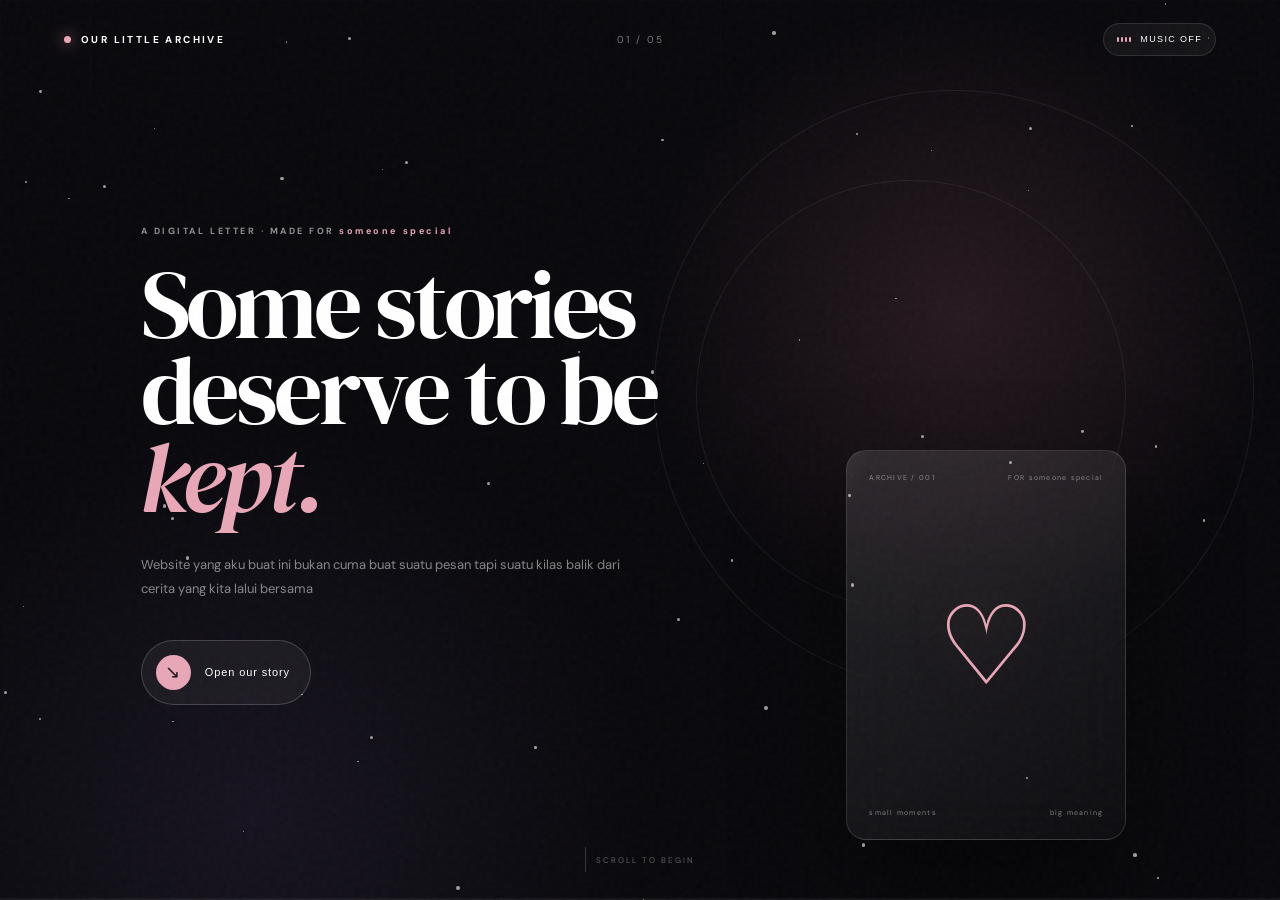
==== 3/index.html @ 1844f433 "m" ====
<!DOCTYPE html>
<html lang="id">
<head>
    <meta charset="UTF-8">
    <meta name="viewport" content="width=device-width, initial-scale=1.0">

    <meta
        name="description"
        content="A little digital archive of our story."
    >

    <title>Our Little Archive</title>

    <!-- Google Fonts -->
    <link rel="preconnect" href="https://fonts.googleapis.com">
    <link rel="preconnect" href="https://fonts.gstatic.com" crossorigin>

    <link
        href="https://fonts.googleapis.com/css2?family=DM+Sans:wght@400;500;600;700&family=DM+Serif+Display:ital@0;1&family=Manrope:wght@400;500;600;700&family=Parisienne&display=swap"
        rel="stylesheet"
    >

    <link rel="stylesheet" href="style.css">
</head>

<body>

    <!-- =====================================================
         BACKGROUND EFFECTS
    ====================================================== -->

    <div class="noise"></div>

    <div class="aurora aurora-one"></div>
    <div class="aurora aurora-two"></div>

    <div id="particles"></div>


    <!-- =====================================================
         TOP BAR
    ====================================================== -->

    <header class="topbar">

        <div class="brand">
            <span class="brand-dot"></span>
            OUR LITTLE ARCHIVE
        </div>

        <div class="chapter" id="chapterIndicator">
            01 / 05
        </div>

        <button
            class="music-button"
            id="musicButton"
            aria-label="Toggle music"
        >

            <span class="music-icon">
                <i></i>
                <i></i>
                <i></i>
                <i></i>
            </span>

            <span id="musicLabel">
                MUSIC OFF
            </span>

        </button>

    </header>


    <!-- =====================================================
         MAIN
    ====================================================== -->

    <main id="app">


        <!-- =================================================
             PAGE 1
        ================================================== -->

        <section
            class="page page-hero active"
            id="page1"
        >

            <div class="hero-grid"></div>

            <div class="orbit orbit-one"></div>
            <div class="orbit orbit-two"></div>

            <div class="hero-content">

                <div class="eyebrow reveal">
                    A DIGITAL LETTER · MADE FOR
                    <span data-partner-name>YOU</span>
                </div>

                <h1 class="hero-title reveal">
                    Some stories
                    <br>
                    deserve to be
                    <em>kept.</em>
                </h1>

                <p class="hero-description reveal">
                    Website yang aku buat ini bukan cuma
                    buat suatu pesan tapi suatu kilas balik
                    dari cerita yang kita lalui bersama
                </p>

                <button
                    class="enter-button reveal"
                    id="enterButton"
                >

                    <span class="enter-arrow">
                        ↘
                    </span>

                    <span>
                        Open our story
                    </span>

                </button>

            </div>


            <!-- Floating archive card -->

            <div class="archive-card reveal">

                <div class="archive-shine"></div>

                <div class="archive-top">

                    <span>
                        ARCHIVE / 001
                    </span>

                    <span>
                        FOR
                        <span data-partner-name>
                            YOU
                        </span>
                    </span>

                </div>

                <div class="archive-symbol">
                    ♡
                </div>

                <div class="archive-bottom">

                    <span>
                        small moments
                    </span>

                    <span>
                        big meaning
                    </span>

                </div>

            </div>


            <div class="scroll-hint">
                <span></span>
                SCROLL TO BEGIN
            </div>

        </section>



        <!-- =================================================
             PAGE 2 — LETTER
        ================================================== -->

        <section
            class="page page-letter"
            id="page2"
        >

            <div class="page-number">
                02
            </div>

            <div class="section-container">

                <div class="section-heading reveal">

                    <div class="eyebrow dark">
                        CHAPTER ONE
                    </div>

                    <h2>
                        A letter,
                        <br>
                        <em>without a deadline.</em>
                    </h2>

                    <p>
                        Beberapa hal memang lebih enak
                        ditulis pelan-pelan.
                    </p>

                </div>


                <article class="letter-card reveal">

                    <div class="letter-decoration">
                        <span>FOR</span>
                        <strong>YOU</strong>
                    </div>

                    <div class="letter-header">

                        <span>
                            DEAR
                            <b data-partner-name>
                                SOMEONE SPECIAL
                            </b>
                        </span>

                        <span>
                            ∞
                        </span>

                    </div>


                    <div class="letter-content">

                        <p>
                            Aku tidak tahu tepatnya kapan
                            hal-hal kecil mulai terasa berbeda.
                            Mungkin dari percakapan yang awalnya
                            biasa saja, dari tawa yang datang
                            tanpa direncanakan, atau dari
                            kebiasaan sederhana yang akhirnya
                            jadi sesuatu yang aku tunggu.
                        </p>

                        <p>
                            Yang aku tahu, sejak ada kamu,
                            beberapa hari terasa punya warna
                            sendiri. Bukan karena semuanya
                            selalu sempurna, tapi karena ada
                            seseorang yang membuat hari biasa
                            pun layak diingat.
                        </p>

                        <p>
                            Terima kasih untuk waktu yang kita
                            bagi, untuk cerita yang kita simpan,
                            dan untuk semua momen kecil yang
                            mungkin terlihat sepele bagi orang
                            lain, tapi punya tempatnya sendiri
                            di kepalaku.
                        </p>

                        <p>
                            Aku tidak ingin buru-buru menebak
                            bagaimana akhir cerita ini.
                            Aku cuma ingin menikmati halaman
                            yang sedang kita tulis sekarang,
                            satu demi satu.
                        </p>

                    </div>


                    <div class="letter-signature">

                        with all my heart,

                        <strong>
                            your favorite person ♡
                        </strong>

                    </div>

                </article>


                <button
                    class="next-button reveal"
                    data-next="page3"
                >

                    <span>
                        NEXT CHAPTER
                    </span>

                    <small>
                        02 → 03
                    </small>

                </button>

            </div>

        </section>



        <!-- =================================================
             PAGE 3 — GALLERY
        ================================================== -->

        <section
            class="page page-gallery"
            id="page3"
        >

            <div class="page-number">
                03
            </div>

            <div class="section-container">

                <div class="gallery-heading reveal">

                    <div class="eyebrow">
                        CHAPTER TWO · THE GALLERY
                    </div>

                    <h2>
                        Twenty little
                        <br>
                        <em>pieces of us.</em>
                    </h2>

                    <p>
                        Foto boleh berhenti di satu frame.
                        Ceritanya tidak.
                    </p>

                </div>


                <div
                    class="gallery-grid"
                    id="galleryGrid"
                >
                </div>


                <button
                    class="next-button dark-button reveal"
                    data-next="page4"
                >

                    <span>
                        NEXT CHAPTER
                    </span>

                    <small>
                        03 → 04
                    </small>

                </button>

            </div>

        </section>



        <!-- =================================================
             PAGE 4 — VIDEO
        ================================================== -->

        <section
            class="page page-video"
            id="page4"
        >

            <div class="page-number">
                04
            </div>

            <div class="video-container">

                <div class="video-heading reveal">

                    <div class="eyebrow">
                        CHAPTER THREE · MOVING MEMORY
                    </div>

                    <h2>
                        Some memories
                        <br>
                        need to <em>move.</em>
                    </h2>

                    <p>
                        Putar videonya.
                        Saat video mulai diputar,
                        musik halaman otomatis berhenti
                        supaya suara video terdengar jelas.
                    </p>

                </div>


                <div class="video-frame reveal">

                    <div class="video-header">

                        <span>
                            MEMORY_FILM.MP4
                        </span>

                        <span id="videoStatus">
                            READY
                        </span>

                    </div>


                    <div class="video-wrapper">

                        <video
                            id="memoryVideo"
                            controls
                            playsinline
                            preload="metadata"
                            poster="images/video-poster.jpg"
                        >

                            <source
                                src="video/memory.mp4"
                                type="video/mp4"
                            >

                            Browser kamu tidak mendukung video.

                        </video>


                        <div class="video-placeholder">

                            <div class="play-placeholder">
                                ▶
                            </div>

                            <strong>
                                Masukkan video landscape
                            </strong>

                            <small>
                                video/memory.mp4
                            </small>

                        </div>

                    </div>


                    <div class="video-footer">

                        <span>
                            16 : 9 · LANDSCAPE
                        </span>

                        <span>
                            PLAYBACK MEMORY
                        </span>

                    </div>

                </div>


                <button
                    class="next-button video-next reveal"
                    data-next="page5"
                >

                    <span>
                        ONE LAST CHAPTER
                    </span>

                    <small>
                        04 → 05
                    </small>

                </button>

            </div>

        </section>



        <!-- =================================================
             PAGE 5 — END
        ================================================== -->

        <section
            class="page page-final"
            id="page5"
        >

            <div class="final-glow"></div>

            <div class="stars"></div>

            <div class="final-content">

                <div class="eyebrow reveal">
                    CHAPTER FOUR · NOT REALLY THE END
                </div>

                <h2 class="final-title reveal">

                    And somehow,
                    <br>
                    <em>we're here.</em>

                </h2>


                <div class="final-text">

                    <p class="reveal">
                        Kalau website ini adalah sebuah buku,
                        aku rasa satu halaman terakhir belum
                        waktunya ditulis.
                    </p>

                    <p class="reveal">
                        Masih ada hari-hari biasa yang belum
                        kita jalani, tempat-tempat yang belum
                        kita datangi, foto-foto yang belum
                        kita ambil, dan cerita yang bahkan
                        belum kita tahu akan terjadi.
                    </p>

                </div>


                <div class="final-symbol reveal">

                    <span>
                        ♡
                    </span>

                    <div>
                        FOR
                        <strong data-partner-name>
                            YOU
                        </strong>
                    </div>

                    <small>
                        KEEP THIS LITTLE PIECE OF US
                    </small>

                </div>


                <button
                    class="restart-button reveal"
                    id="restartButton"
                >

                    ↺ READ IT AGAIN

                </button>

            </div>

        </section>

    </main>


    <!-- Progress -->

    <div class="progress">
        <span id="progressBar"></span>
    </div>


    <!-- Music -->

    <audio
        id="backgroundMusic"
        loop
        preload="auto"
    ></audio>


    <script src="script.js"></script>

</body>
</html>
---- 3/style.css ----
/* =========================================================
   ROOT
========================================================= */

:root {

    --black: #09080c;
    --black-soft: #111017;
    --cream: #f3eee5;
    --cream-dark: #d8d0c2;

    --pink: #e8a7b7;
    --pink-light: #f5c9d4;

    --muted: #99939d;

    --serif:
        "DM Serif Display",
        Georgia,
        serif;

    --sans:
        "DM Sans",
        Arial,
        sans-serif;

    --manrope:
        "Manrope",
        Arial,
        sans-serif;

}


/* =========================================================
   RESET
========================================================= */

* {

    box-sizing: border-box;

    margin: 0;

    padding: 0;

}


html {

    scroll-behavior: smooth;

}


body {

    background:
        var(--black);

    color:
        white;

    font-family:
        var(--sans);

    overflow:
        hidden;

}


/* =========================================================
   BACKGROUND
========================================================= */

.noise {

    position: fixed;

    inset: 0;

    z-index: 999;

    pointer-events: none;

    opacity: .045;

    background-image:
        url("data:image/svg+xml,%3Csvg viewBox='0 0 180 180' xmlns='http://www.w3.org/2000/svg'%3E%3Cfilter id='n'%3E%3CfeTurbulence type='fractalNoise' baseFrequency='.9' numOctaves='3' stitchTiles='stitch'/%3E%3C/filter%3E%3Crect width='100%25' height='100%25' filter='url(%23n)' opacity='.7'/%3E%3C/svg%3E");

}


.aurora {

    position: fixed;

    width: 55vw;

    height: 55vw;

    border-radius: 50%;

    filter:
        blur(100px);

    opacity: .13;

    pointer-events: none;

    z-index: 0;

    animation:
        auroraMove 14s ease-in-out infinite alternate;

}


.aurora-one {

    background:
        #d889a0;

    top:
        -30vw;

    right:
        -10vw;

}


.aurora-two {

    background:
        #7564a9;

    bottom:
        -35vw;

    left:
        -20vw;

    animation-delay:
        -5s;

}


@keyframes auroraMove {

    from {

        transform:
            translate3d(
                0,
                0,
                0
            )
            scale(1);

    }

    to {

        transform:
            translate3d(
                5vw,
                4vw,
                0
            )
            scale(1.15);

    }

}


/* =========================================================
   PARTICLES
========================================================= */

#particles {

    position: fixed;

    inset: 0;

    pointer-events: none;

    z-index: 1;

}


.particle {

    position: absolute;

    display: block;

    border-radius: 50%;

    background:
        rgba(
            255,
            255,
            255,
            .6
        );

    animation:
        particleFloat
        linear
        infinite;

}


@keyframes particleFloat {

    0% {

        transform:
            translateY(20px);

        opacity:
            0;

    }

    15% {

        opacity:
            .7;

    }

    85% {

        opacity:
            .7;

    }

    100% {

        transform:
            translateY(-120px);

        opacity:
            0;

    }

}


/* =========================================================
   TOPBAR
========================================================= */

.topbar {

    position: fixed;

    top: 0;

    left: 0;

    right: 0;

    height: 78px;

    padding:
        0 5vw;

    display: flex;

    align-items: center;

    justify-content: space-between;

    z-index: 500;

    pointer-events: none;

}


.brand {

    font-size:
        10px;

    letter-spacing:
        .24em;

    font-weight:
        700;

    display: flex;

    align-items: center;

    gap: 10px;

    pointer-events: auto;

}


.brand-dot {

    width: 7px;

    height: 7px;

    border-radius: 50%;

    background:
        var(--pink);

    box-shadow:
        0 0 16px
        var(--pink);

}


.chapter {

    position: absolute;

    left: 50%;

    transform:
        translateX(-50%);

    font-size:
        10px;

    letter-spacing:
        .2em;

    opacity:
        .45;

}


.music-button {

    border: 0;

    background:
        rgba(
            255,
            255,
            255,
            .05
        );

    color:
        white;

    border:
        1px solid
        rgba(
            255,
            255,
            255,
            .12
        );

    padding:
        9px 13px;

    border-radius:
        100px;

    display: flex;

    align-items: center;

    gap: 9px;

    font-size:
        9px;

    letter-spacing:
        .15em;

    cursor:
        pointer;

    pointer-events:
        auto;

    transition:
        .3s ease;

    backdrop-filter:
        blur(20px);

}


.music-button:hover {

    background:
        rgba(
            255,
            255,
            255,
            .1
        );

    transform:
        translateY(-2px);

}


.music-button.playing {

    border-color:
        rgba(
            232,
            167,
            183,
            .5
        );

}


.music-icon {

    height:
        13px;

    display:
        flex;

    align-items:
        center;

    gap:
        2px;

}


.music-icon i {

    display:
        block;

    width:
        2px;

    height:
        5px;

    border-radius:
        5px;

    background:
        var(--pink);

}


.music-button.playing
.music-icon i:nth-child(1) {

    animation:
        sound 1s infinite;

}


.music-button.playing
.music-icon i:nth-child(2) {

    animation:
        sound .7s infinite
        .1s;

}


.music-button.playing
.music-icon i:nth-child(3) {

    animation:
        sound .9s infinite
        .2s;

}


.music-button.playing
.music-icon i:nth-child(4) {

    animation:
        sound .6s infinite
        .15s;

}


@keyframes sound {

    0%,
    100% {

        height:
            4px;

    }

    50% {

        height:
            13px;

    }

}


/* =========================================================
   PAGE SYSTEM
========================================================= */

.page {

    position: fixed;

    inset: 0;

    width: 100vw;

    height: 100vh;

    overflow-y: auto;

    overflow-x: hidden;

    opacity: 0;

    visibility: hidden;

    transform:
        translateY(30px)
        scale(.985);

    transition:
        opacity .8s ease,
        transform .9s cubic-bezier(
            .22,
            1,
            .36,
            1
        ),
        visibility .8s;

}


.page.active {

    opacity:
        1;

    visibility:
        visible;

    transform:
        translateY(0)
        scale(1);

}


.page.leaving {

    opacity:
        0;

    transform:
        translateY(-30px)
        scale(1.02);

}


.page::-webkit-scrollbar {

    width:
        4px;

}


.page::-webkit-scrollbar-thumb {

    background:
        rgba(
            255,
            255,
            255,
            .15
        );

}


/* =========================================================
   HERO
========================================================= */

.page-hero {

    background:
        radial-gradient(
            circle at 75% 35%,
            rgba(
                220,
                130,
                155,
                .14
            ),
            transparent 28%
        ),
        radial-gradient(
            circle at 20% 90%,
            rgba(
                120,
                100,
                170,
                .12
            ),
            transparent 30%
        ),
        #09080c;

    display:
        flex;

    align-items:
        center;

}


.hero-grid {

    position:
        absolute;

    inset:
        0;

    opacity:
        .18;

    background-image:

        linear-gradient(
            rgba(
                255,
                255,
                255,
                .05
            ) 1px,
            transparent 1px
        ),

        linear-gradient(
            90deg,
            rgba(
                255,
                255,
                255,
                .05
            ) 1px,
            transparent 1px
        );

    background-size:
        90px 90px;

    mask-image:
        linear-gradient(
            to bottom,
            black,
            transparent 80%
        );

}


.hero-content {

    position:
        relative;

    z-index:
        4;

    width:
        min(680px, 70vw);

    margin-left:
        11vw;

    padding-top:
        30px;

}


.eyebrow {

    font-size:
        9px;

    letter-spacing:
        .28em;

    font-weight:
        700;

    color:
        rgba(
            255,
            255,
            255,
            .55
        );

    margin-bottom:
        25px;

}


.eyebrow.dark {

    color:
        #756e65;

}


.eyebrow span {

    color:
        var(--pink);

}


.hero-title {

    font-family:
        var(--serif);

    font-size:
        clamp(
            58px,
            7.5vw,
            110px
        );

    line-height:
        .9;

    font-weight:
        400;

    letter-spacing:
        -.045em;

}


.hero-title em {

    color:
        var(--pink);

    font-weight:
        400;

}


.hero-description {

    width:
        480px;

    max-width:
        100%;

    margin-top:
        32px;

    color:
        rgba(
            255,
            255,
            255,
            .5
        );

    line-height:
        1.8;

    font-size:
        13px;

}


.enter-button {

    margin-top:
        40px;

    border:
        1px solid
        rgba(
            255,
            255,
            255,
            .18
        );

    background:
        rgba(
            255,
            255,
            255,
            .05
        );

    color:
        white;

    padding:
        14px 20px 14px 14px;

    border-radius:
        100px;

    display:
        inline-flex;

    align-items:
        center;

    gap:
        14px;

    cursor:
        pointer;

    font-size:
        11px;

    letter-spacing:
        .08em;

    transition:
        .4s cubic-bezier(
            .22,
            1,
            .36,
            1
        );

    backdrop-filter:
        blur(20px);

}


.enter-button:hover {

    transform:
        translateY(-4px);

    border-color:
        var(--pink);

    box-shadow:
        0 20px 50px
        rgba(
            220,
            130,
            155,
            .15
        );

}


.enter-arrow {

    width:
        35px;

    height:
        35px;

    display:
        grid;

    place-items:
        center;

    border-radius:
        50%;

    background:
        var(--pink);

    color:
        #21131a;

    font-size:
        18px;

}


.archive-card {

    position:
        absolute;

    right:
        12vw;

    top:
        50%;

    transform:
        translateY(-50%)
        rotate(7deg);

    width:
        280px;

    height:
        390px;

    border:
        1px solid
        rgba(
            255,
            255,
            255,
            .13
        );

    border-radius:
        20px;

    background:
        linear-gradient(
            145deg,
            rgba(
                255,
                255,
                255,
                .11
            ),
            rgba(
                255,
                255,
                255,
                .025
            )
        );

    backdrop-filter:
        blur(25px);

    box-shadow:
        0 50px 100px
        rgba(
            0,
            0,
            0,
            .5
        );

    padding:
        22px;

    z-index:
        3;

    overflow:
        hidden;

    transition:
        .6s cubic-bezier(
            .22,
            1,
            .36,
            1
        );

}


.archive-card:hover {

    transform:
        translateY(-50%)
        rotate(2deg)
        translateY(-10px);

}


.archive-shine {

    position:
        absolute;

    width:
        200px;

    height:
        500px;

    background:
        linear-gradient(
            90deg,
            transparent,
            rgba(
                255,
                255,
                255,
                .13
            ),
            transparent
        );

    transform:
        rotate(25deg)
        translateX(-300px);

    animation:
        shine 7s infinite;

}


@keyframes shine {

    50% {

        transform:
            rotate(25deg)
            translateX(400px);

    }

    100% {

        transform:
            rotate(25deg)
            translateX(400px);

    }

}


.archive-top,
.archive-bottom {

    display:
        flex;

    justify-content:
        space-between;

    font-size:
        7px;

    letter-spacing:
        .18em;

    opacity:
        .45;

}


.archive-symbol {

    position:
        absolute;

    top:
        50%;

    left:
        50%;

    transform:
        translate(
            -50%,
            -50%
        );

    font-family:
        var(--serif);

    font-size:
        110px;

    color:
        var(--pink);

    text-shadow:
        0 0 60px
        rgba(
            232,
            167,
            183,
            .3
        );

}


.archive-bottom {

    position:
        absolute;

    bottom:
        22px;

    left:
        22px;

    right:
        22px;

}


.scroll-hint {

    position:
        absolute;

    bottom:
        28px;

    left:
        50%;

    transform:
        translateX(-50%);

    font-size:
        8px;

    letter-spacing:
        .25em;

    opacity:
        .35;

    display:
        flex;

    align-items:
        center;

    gap:
        10px;

}


.scroll-hint span {

    width:
        1px;

    height:
        25px;

    background:
        rgba(
            255,
            255,
            255,
            .5
        );

    animation:
        scrollLine 2s infinite;

}


@keyframes scrollLine {

    0%,
    100% {

        transform:
            scaleY(.4);

        transform-origin:
            top;

    }

    50% {

        transform:
            scaleY(1);

    }

}


/* =========================================================
   ORBITS
========================================================= */

.orbit {

    position:
        absolute;

    border:
        1px solid
        rgba(
            255,
            255,
            255,
            .07
        );

    border-radius:
        50%;

    pointer-events:
        none;

}


.orbit-one {

    width:
        600px;

    height:
        600px;

    right:
        2vw;

    top:
        10vh;

    transform:
        rotate(
            25deg
        );

}


.orbit-two {

    width:
        430px;

    height:
        430px;

    right:
        12vw;

    top:
        20vh;

    transform:
        rotate(
            -35deg
        );

}


/* =========================================================
   COMMON SECTION
========================================================= */

.section-container {

    width:
        min(
            1180px,
            88vw
        );

    margin:
        0 auto;

    padding:
        140px 0 100px;

}


.page-number {

    position:
        absolute;

    right:
        5vw;

    top:
        120px;

    font-size:
        100px;

    font-family:
        var(--serif);

    opacity:
        .04;

}


.section-heading h2,
.gallery-heading h2,
.video-heading h2 {

    font-family:
        var(--serif);

    font-size:
        clamp(
            55px,
            7vw,
            100px
        );

    line-height:
        .9;

    font-weight:
        400;

    letter-spacing:
        -.04em;

}


.section-heading h2 em,
.gallery-heading h2 em,
.video-heading h2 em {

    font-style:
        italic;

}


.section-heading p,
.gallery-heading p,
.video-heading p {

    margin-top:
        25px;

    max-width:
        450px;

    font-size:
        13px;

    line-height:
        1.8;

    color:
        var(--muted);

}


/* =========================================================
   LETTER PAGE
========================================================= */

.page-letter {

    background:
        #e8e1d5;

    color:
        #1b1816;

}


.letter-wrap {

    display:
        flex;

    flex-direction:
        column;

}


.letter-card {

    position:
        relative;

    margin:
        90px auto 55px;

    width:
        min(
            820px,
            100%
        );

    padding:
        75px 90px;

    background:
        #f5f0e8;

    box-shadow:
        0 50px 100px
        rgba(
            52,
            42,
            34,
            .16
        );

    transform:
        rotate(
            -.5deg
        );

}


.letter-card::before {

    content:
        "";

    position:
        absolute;

    inset:
        15px;

    border:
        1px solid
        rgba(
            50,
            40,
            30,
            .08
        );

    pointer-events:
        none;

}


.letter-decoration {

    position:
        absolute;

    right:
        55px;

    top:
        45px;

    width:
        70px;

    height:
        70px;

    border:
        1px solid
        rgba(
            30,
            25,
            20,
            .18
        );

    border-radius:
        50%;

    display:
        flex;

    flex-direction:
        column;

    justify-content:
        center;

    align-items:
        center;

    font-size:
        8px;

    letter-spacing:
        .15em;

    transform:
        rotate(
            12deg
        );

}


.letter-decoration strong {

    font-family:
        var(--serif);

    font-size:
        18px;

    font-weight:
        400;

}


.letter-header {

    display:
        flex;

    justify-content:
        space-between;

    padding-bottom:
        35px;

    border-bottom:
        1px solid
        rgba(
            30,
            25,
            20,
            .1
        );

    font-size:
        9px;

    letter-spacing:
        .18em;

    color:
        #756e65;

}


.letter-header b {

    color:
        #201b18;

}


.letter-content {

    padding-top:
        45px;

}


.letter-content p {

    font-family:
        var(--serif);

    font-size:
        20px;

    line-height:
        1.75;

    margin-bottom:
        28px;

    color:
        #312b27;

}


.letter-signature {

    margin-top:
        45px;

    font-family:
        "Parisienne",
        cursive;

    font-size:
        22px;

    color:
        #675c54;

    display:
        flex;

    flex-direction:
        column;

}


.letter-signature strong {

    font-size:
        27px;

    font-weight:
        400;

    color:
        #332b27;

}


/* =========================================================
   NEXT BUTTON
========================================================= */

.next-button {

    align-self:
        center;

    border:
        0;

    background:
        transparent;

    color:
        #3c342e;

    display:
        flex;

    flex-direction:
        column;

    gap:
        7px;

    cursor:
        pointer;

    font-size:
        10px;

    letter-spacing:
        .18em;

    transition:
        .3s;

}


.next-button small {

    font-size:
        8px;

    opacity:
        .4;

}


.next-button:hover {

    transform:
        translateY(-5px);

}


.dark-button,
.video-next {

    color:
        white;

}


/* =========================================================
   GALLERY
========================================================= */

.page-gallery {

    background:
        #0d0c10;

}


.gallery-heading {

    margin-bottom:
        90px;

}


.gallery-grid {

    display:
        grid;

    grid-template-columns:
        repeat(12, minmax(0, 1fr));

    gap:
        22px;

    align-items:
        start;

}


/* =========================================================
   GALLERY ITEM POSITION
========================================================= */

.gallery-item {

    position:
        relative;

    overflow:
        hidden;

    min-width:
        0;

}


/* ---------- ROW 1 ---------- */

.gallery-item-1 {

    grid-column:
        1 / span 5;

}


.gallery-item-2 {

    grid-column:
        6 / span 7;

    margin-top:
        100px;

}


/* ---------- ROW 2 ---------- */

.gallery-item-3 {

    grid-column:
        1 / span 4;

}


.gallery-item-4 {

    grid-column:
        5 / span 8;

}


/* ---------- ROW 3 ---------- */

.gallery-item-5 {

    grid-column:
        1 / span 7;

}


.gallery-item-6 {

    grid-column:
        8 / span 5;

    margin-top:
        80px;

}


/* ---------- ROW 4 ---------- */

.gallery-item-7 {

    grid-column:
        1 / span 5;

}


.gallery-item-8 {

    grid-column:
        6 / span 7;

    margin-top:
        100px;

}


/* ---------- ROW 5 ---------- */

.gallery-item-9 {

    grid-column:
        1 / span 8;

}


.gallery-item-10 {

    grid-column:
        9 / span 4;

    margin-top:
        100px;

}


/* =========================================================
   FOTO 11–20
   POLA SAMA DENGAN FOTO 1–10
========================================================= */


/* ---------- ROW 6 ---------- */

.gallery-item-11 {

    grid-column:
        1 / span 5;

}


.gallery-item-12 {

    grid-column:
        6 / span 7;

    margin-top:
        100px;

}


/* ---------- ROW 7 ---------- */

.gallery-item-13 {

    grid-column:
        1 / span 4;

}


.gallery-item-14 {

    grid-column:
        5 / span 8;

}


/* ---------- ROW 8 ---------- */

.gallery-item-15 {

    grid-column:
        1 / span 7;

}


.gallery-item-16 {

    grid-column:
        8 / span 5;

    margin-top:
        80px;

}


/* ---------- ROW 9 ---------- */

.gallery-item-17 {

    grid-column:
        1 / span 5;

}


.gallery-item-18 {

    grid-column:
        6 / span 7;

    margin-top:
        100px;

}


/* ---------- ROW 10 ---------- */

.gallery-item-19 {

    grid-column:
        1 / span 8;

}


.gallery-item-20 {

    grid-column:
        9 / span 4;

    margin-top:
        100px;

}


/* =========================================================
   IMAGE
========================================================= */

.gallery-image {

    position:
        relative;

    overflow:
        hidden;

    background:
        #17151b;

    aspect-ratio:
        4 / 5;

}


/* LANDSCAPE */

.gallery-item-2 .gallery-image,
.gallery-item-4 .gallery-image,
.gallery-item-5 .gallery-image,
.gallery-item-8 .gallery-image,
.gallery-item-9 .gallery-image,
.gallery-item-12 .gallery-image,
.gallery-item-14 .gallery-image,
.gallery-item-15 .gallery-image,
.gallery-item-18 .gallery-image,
.gallery-item-19 .gallery-image {

    aspect-ratio:
        16 / 10;

}


.gallery-image img {

    width:
        100%;

    height:
        100%;

    object-fit:
        cover;

    display:
        block;

    transition:
        transform
        1s cubic-bezier(
            .22,
            1,
            .36,
            1
        );

}


.gallery-item:hover
.gallery-image img {

    transform:
        scale(
            1.07
        );

}


.image-overlay {

    position:
        absolute;

    inset:
        0;

    background:
        linear-gradient(
            to top,
            rgba(
                0,
                0,
                0,
                .65
            ),
            transparent 55%
        );

}


.image-number {

    position:
        absolute;

    top:
        18px;

    left:
        18px;

    font-size:
        8px;

    letter-spacing:
        .2em;

    padding:
        7px 10px;

    border:
        1px solid
        rgba(
            255,
            255,
            255,
            .2
        );

    background:
        rgba(
            0,
            0,
            0,
            .2
        );

    backdrop-filter:
        blur(10px);

}


.gallery-info {

    padding:
        15px 3px 35px;

}


.gallery-title {

    font-family:
        var(--serif);

    font-size:
        22px;

}


.gallery-caption {

    margin-top:
        5px;

    font-size:
        11px;

    line-height:
        1.6;

    color:
        #858089;

}


.gallery-item-2
.gallery-image,
.gallery-item-4
.gallery-image,
.gallery-item-5
.gallery-image,
.gallery-item-8
.gallery-image,
.gallery-item-9
.gallery-image,
.gallery-item-12
.gallery-image,
.gallery-item-14
.gallery-image,
.gallery-item-15
.gallery-image,
.gallery-item-18
.gallery-image,
.gallery-item-19
.gallery-image {
    aspect-ratio:
        16 / 10;

}


.gallery-image img {

    width:
        100%;

    height:
        100%;

    object-fit:
        cover;

    display:
        block;

    transition:
        transform
        1s cubic-bezier(
            .22,
            1,
            .36,
            1
        );

}


.gallery-item:hover
.gallery-image img {

    transform:
        scale(
            1.07
        );

}


.image-overlay {

    position:
        absolute;

    inset:
        0;

    background:
        linear-gradient(
            to top,
            rgba(
                0,
                0,
                0,
                .65
            ),
            transparent 55%
        );

}


.image-number {

    position:
        absolute;

    top:
        18px;

    left:
        18px;

    font-size:
        8px;

    letter-spacing:
        .2em;

    padding:
        7px 10px;

    border:
        1px solid
        rgba(
            255,
            255,
            255,
            .2
        );

    background:
        rgba(
            0,
            0,
            0,
            .2
        );

    backdrop-filter:
        blur(10px);

}


.gallery-info {

    padding:
        15px 3px 35px;

}


.gallery-title {

    font-family:
        var(--serif);

    font-size:
        22px;

}


.gallery-caption {

    margin-top:
        5px;

    font-size:
        11px;

    line-height:
        1.6;

    color:
        #858089;

}


/* =========================================================
   VIDEO PAGE
========================================================= */

.page-video {

    background:
        radial-gradient(
            circle at 50% 50%,
            rgba(
                232,
                167,
                183,
                .09
            ),
            transparent 40%
        ),
        #0b0a0e;

}


.video-container {

    width:
        min(
            1200px,
            88vw
        );

    margin:
        0 auto;

    padding:
        140px 0 100px;

}


.video-heading {

    display:
        grid;

    grid-template-columns:
        1fr
        1fr;

    gap:
        30px;

    align-items:
        end;

    margin-bottom:
        65px;

}


.video-heading p {

    margin:
        0 0 10px auto;

}


.video-frame {

    width:
        100%;

    border:
        1px solid
        rgba(
            255,
            255,
            255,
            .12
        );

    background:
        rgba(
            255,
            255,
            255,
            .025
        );

    padding:
        12px;

    box-shadow:
        0 60px 120px
        rgba(
            0,
            0,
            0,
            .5
        );

}


.video-header,
.video-footer {

    height:
        42px;

    display:
        flex;

    align-items:
        center;

    justify-content:
        space-between;

    padding:
        0 12px;

    font-size:
        8px;

    letter-spacing:
        .18em;

    color:
        #77727b;

}


.video-header span:last-child {

    color:
        var(--pink);

}


.video-header span:last-child.active {

    text-shadow:
        0 0 15px
        var(--pink);

}


.video-wrapper {

    position:
        relative;

    width:
        100%;

    aspect-ratio:
        16 / 9;

    overflow:
        hidden;

    background:
        #050505;

}


.video-wrapper video {

    display:
        block;

    width:
        100%;

    height:
        100%;

    object-fit:
        cover;

}


.video-placeholder {

    position:
        absolute;

    inset:
        0;

    display:
        none;

    flex-direction:
        column;

    align-items:
        center;

    justify-content:
        center;

    background:
        #111015;

    color:
        white;

}


.video-placeholder strong {

    margin-top:
        15px;

    font-size:
        13px;

}


.video-placeholder small {

    margin-top:
        8px;

    color:
        #77727b;

}


.play-placeholder {

    width:
        65px;

    height:
        65px;

    border:
        1px solid
        rgba(
            255,
            255,
            255,
            .2
        );

    border-radius:
        50%;

    display:
        grid;

    place-items:
        center;

    color:
        var(--pink);

}


.video-footer {

    opacity:
        .7;

}


/* =========================================================
   FINAL
========================================================= */

.page-final {

    display:
        flex;

    align-items:
        center;

    justify-content:
        center;

    text-align:
        center;

    background:
        radial-gradient(
            circle at 50% 50%,
            rgba(
                175,
                108,
                140,
                .14
            ),
            transparent 35%
        ),
        #08070a;

}


.stars {

    position:
        absolute;

    inset:
        0;

    background-image:

        radial-gradient(
            circle,
            rgba(
                255,
                255,
                255,
                .7
            ) 1px,
            transparent 1px
        );

    background-size:
        80px 80px;

    opacity:
        .2;

    mask-image:
        radial-gradient(
            circle,
            black,
            transparent 75%
        );

}


.final-content {

    position:
        relative;

    z-index:
        2;

    width:
        min(
            800px,
            88vw
        );

}


.final-title {

    font-family:
        var(--serif);

    font-size:
        clamp(
            65px,
            8vw,
            115px
        );

    font-weight:
        400;

    line-height:
        .88;

    letter-spacing:
        -.05em;

}


.final-title em {

    color:
        var(--pink);

}


.final-text {

    width:
        500px;

    max-width:
        100%;

    margin:
        45px auto;

}


.final-text p {

    font-size:
        13px;

    line-height:
        1.8;

    color:
        #8f8992;

    margin-bottom:
        15px;

}


.final-symbol {

    display:
        flex;

    flex-direction:
        column;

    align-items:
        center;

    margin-top:
        50px;

}


.final-symbol > span {

    font-family:
        var(--serif);

    font-size:
        55px;

    color:
        var(--pink);

    text-shadow:
        0 0 40px
        rgba(
            232,
            167,
            183,
            .3
        );

}


.final-symbol div {

    margin-top:
        5px;

    font-size:
        9px;

    letter-spacing:
        .25em;

}


.final-symbol strong {

    color:
        var(--pink);

}


.final-symbol small {

    margin-top:
        10px;

    font-size:
        7px;

    letter-spacing:
        .25em;

    opacity:
        .35;

}


.restart-button {

    margin-top:
        40px;

    border:
        1px solid
        rgba(
            255,
            255,
            255,
            .15
        );

    background:
        rgba(
            255,
            255,
            255,
            .04
        );

    color:
        white;

    padding:
        13px 18px;

    border-radius:
        100px;

    cursor:
        pointer;

    font-size:
        9px;

    letter-spacing:
        .16em;

    transition:
        .3s;

}


.restart-button:hover {

    border-color:
        var(--pink);

    transform:
        translateY(-3px);

}


/* =========================================================
   REVEAL
========================================================= */

.reveal {

    opacity:
        0;

    transform:
        translateY(25px);

    transition:
        opacity .8s ease,
        transform .9s cubic-bezier(
            .22,
            1,
            .36,
            1
        );

}


.reveal.visible {

    opacity:
        1;

    transform:
        translateY(0);

}


/* =========================================================
   PROGRESS
========================================================= */

.progress {

    position:
        fixed;

    left:
        0;

    bottom:
        0;

    width:
        100%;

    height:
        2px;

    background:
        rgba(
            255,
            255,
            255,
            .05
        );

    z-index:
        600;

}


.progress span {

    display:
        block;

    width:
        0;

    height:
        100%;

    background:
        var(--pink);

    box-shadow:
        0 0 15px
        var(--pink);

    transition:
        width
        .7s ease;

}


/* =========================================================
   MOBILE
========================================================= */

@media (max-width: 850px) {

    .topbar {

        height:
            65px;

        padding:
            0 5vw;

    }


    .brand {

        font-size:
            8px;

    }


    .chapter {

        display:
            none;

    }


    .music-button {

        padding:
            8px 10px;

    }


    .music-button #musicLabel {

        display:
            none;

    }


    .hero-content {

        width:
            88vw;

        margin:
            0 auto;

        padding:
            80px 0 50px;

    }


    .hero-title {

        font-size:
            clamp(
                50px,
                15vw,
                78px
            );

    }


    .hero-description {

        font-size:
            12px;

    }


    .archive-card {

        display:
            none;

    }


    .orbit-one {

        width:
            450px;

        height:
            450px;

        right:
            -220px;

    }


    .orbit-two {

        width:
            320px;

        height:
            320px;

        right:
            -100px;

    }


    .section-container,
    .video-container {

        width:
            88vw;

        padding:
            110px 0 80px;

    }


    .section-heading h2,
    .gallery-heading h2,
    .video-heading h2 {

        font-size:
            58px;

    }


    .letter-card {

        padding:
            55px 30px;

        margin-top:
            60px;

    }


    .letter-decoration {

        right:
            25px;

        top:
            25px;

        width:
            55px;

        height:
            55px;

    }


    .letter-content p {

        font-size:
            17px;

    }


    .gallery-heading {

        margin-bottom:
            60px;

    }


    .gallery-grid {

        display:
            block;

    }


    .gallery-item {

        margin:
            0 0 35px !important;

    }


    .gallery-image,
    .gallery-item-2 .gallery-image,
    .gallery-item-4 .gallery-image,
    .gallery-item-5 .gallery-image,
    .gallery-item-8 .gallery-image,
    .gallery-item-9 .gallery-image {

        aspect-ratio:
            4 / 5;

    }


    .video-heading {

        display:
            block;

    }


    .video-heading p {

        margin-top:
            25px;

    }


    .video-frame {

        padding:
            6px;

    }


    .video-header,
    .video-footer {

        height:
            35px;

    }


    .final-title {

        font-size:
            clamp(
                58px,
                15vw,
                82px
            );

    }


    .final-text {

        margin:
            35px auto;

    }


    .scroll-hint {

        bottom:
            18px;

    }

}


/* =========================================================
   REDUCED MOTION
========================================================= */

@media (prefers-reduced-motion: reduce) {

    *,
    *::before,
    *::after {

        animation-duration:
            .01ms !important;

        animation-iteration-count:
            1 !important;

        scroll-behavior:
            auto !important;

        transition-duration:
            .01ms !important;

    }

}
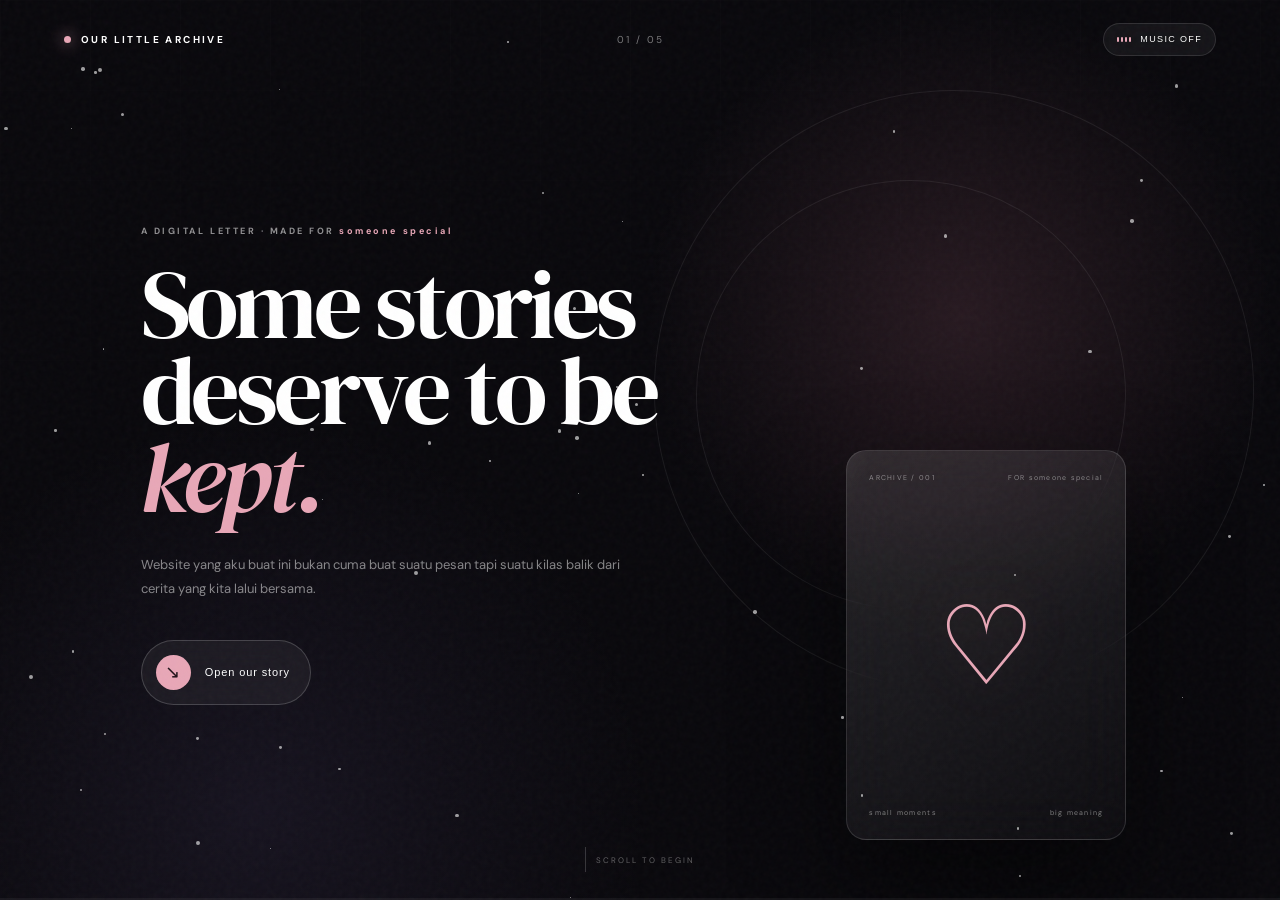
==== commit 70764255: "n" ====
--- a/3/index.html
+++ b/3/index.html
@@ -112,7 +112,7 @@
                 <p class="hero-description reveal">
                     Website yang aku buat ini bukan cuma
                     buat suatu pesan tapi suatu kilas balik
-                    dari cerita yang kita lalui bersama
+                    dari cerita yang kita lalui bersama.
                 </p>
 
                 <button
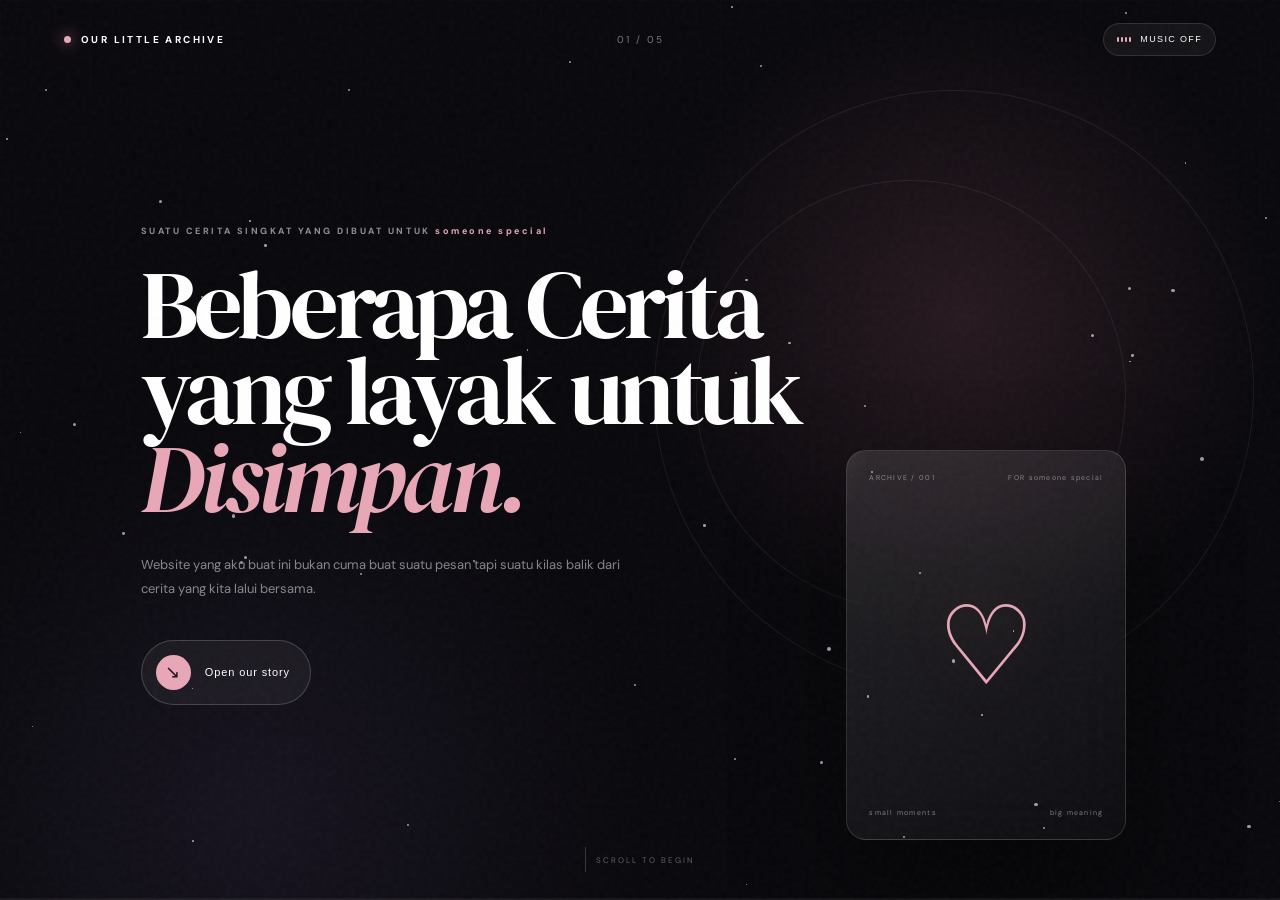
==== commit 62c3a583: "n" ====
--- a/3/index.html
+++ b/3/index.html
@@ -9,7 +9,7 @@
         content="A little digital archive of our story."
     >
 
-    <title>Our Little Archive</title>
+    <title>Cerita Kecil</title>
 
     <!-- Google Fonts -->
     <link rel="preconnect" href="https://fonts.googleapis.com">
@@ -98,15 +98,15 @@
             <div class="hero-content">
 
                 <div class="eyebrow reveal">
-                    A DIGITAL LETTER · MADE FOR
+                    SUATU CERITA SINGKAT YANG DIBUAT UNTUK
                     <span data-partner-name>YOU</span>
                 </div>
 
                 <h1 class="hero-title reveal">
-                    Some stories
+                    Beberapa Cerita
                     <br>
-                    deserve to be
-                    <em>kept.</em>
+                    yang layak untuk
+                    <em>Disimpan.</em>
                 </h1>
 
                 <p class="hero-description reveal">
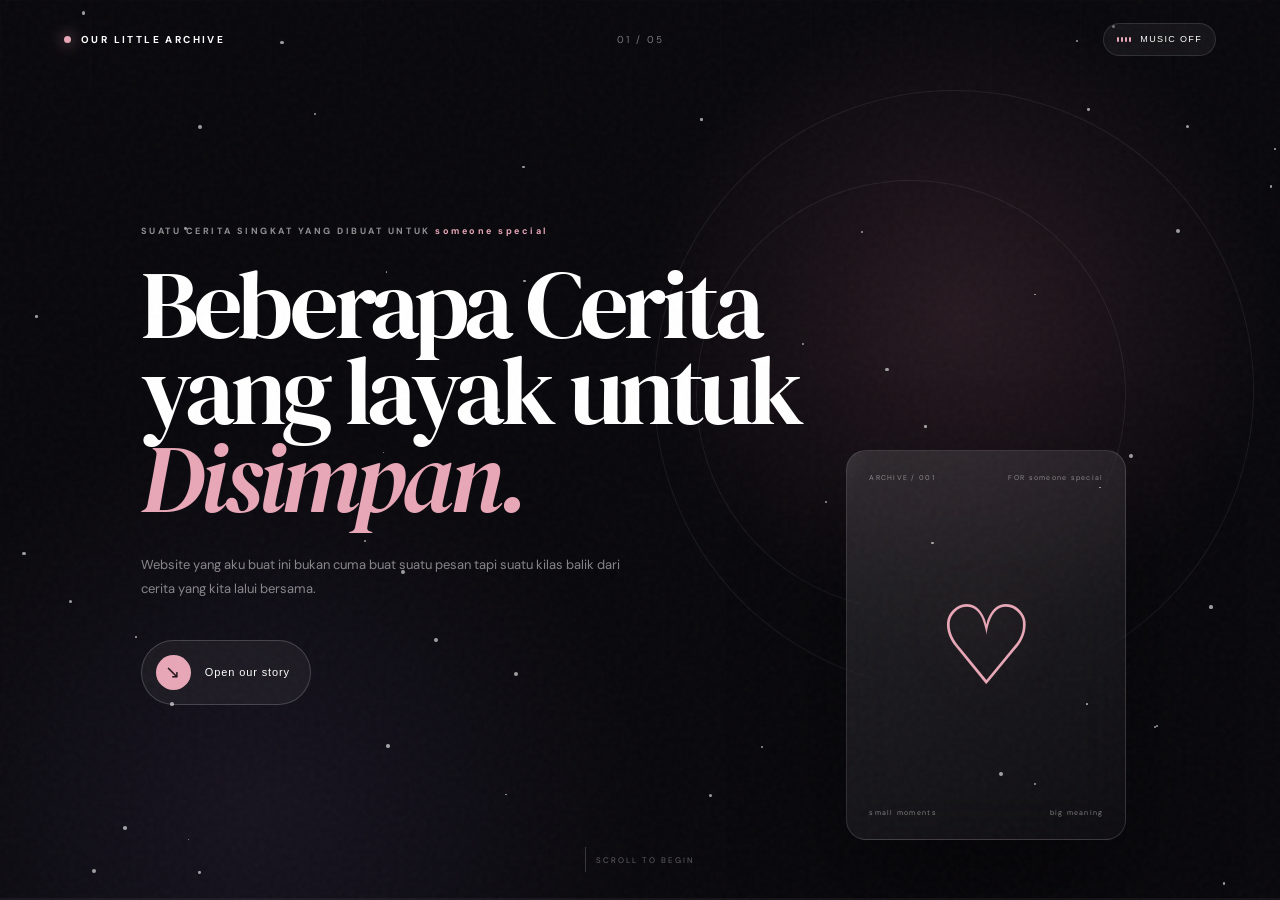
==== commit aaac3948: "m" ====
--- a/3/index.html
+++ b/3/index.html
@@ -229,7 +229,7 @@
                         <span>
                             DEAR
                             <b data-partner-name>
-                                SOMEONE SPECIAL
+                                Tercintaku
                             </b>
                         </span>
 
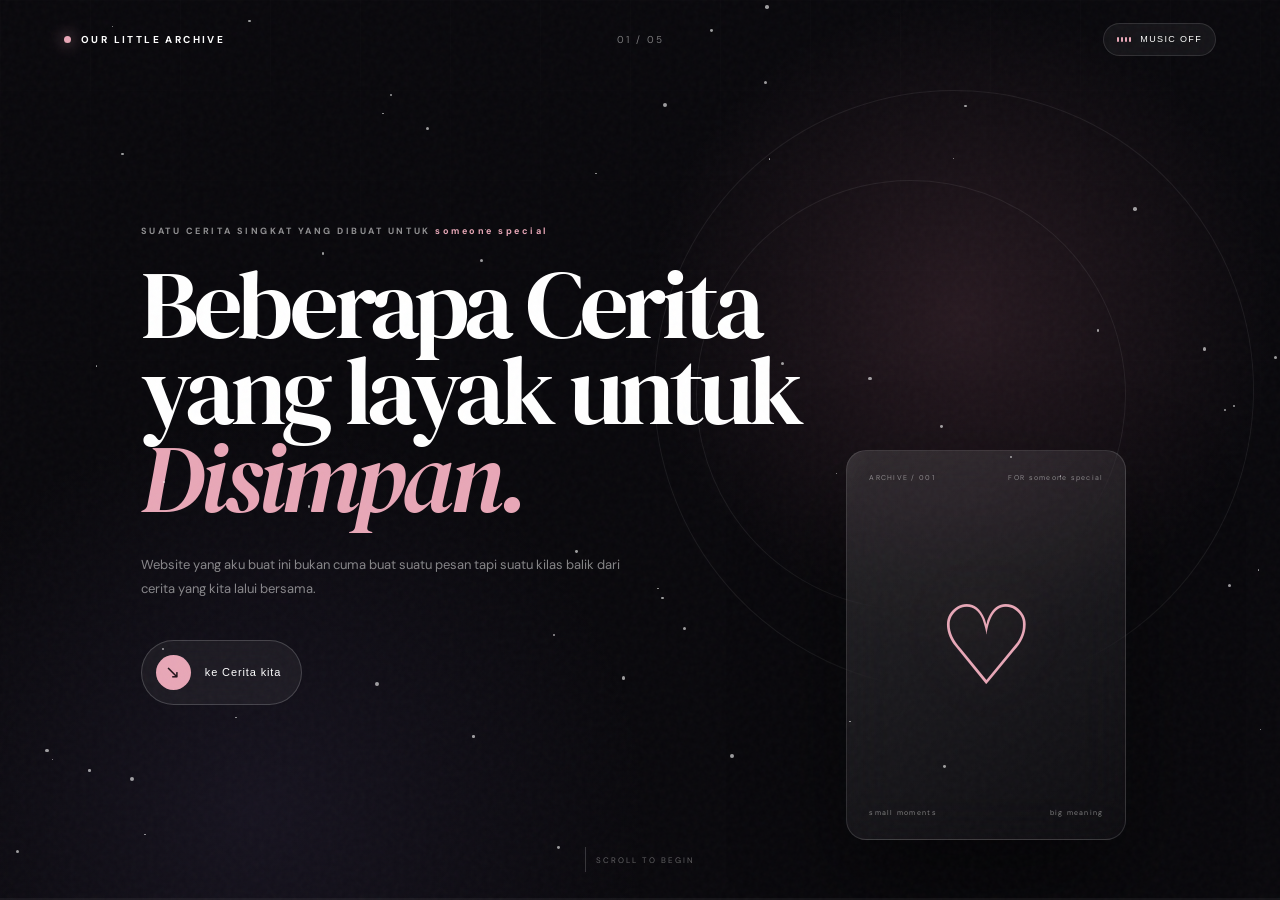
==== commit 70136aa3: "m" ====
--- a/3/index.html
+++ b/3/index.html
@@ -125,7 +125,7 @@
                     </span>
 
                     <span>
-                        Open our story
+                        ke Cerita kita
                     </span>
 
                 </button>
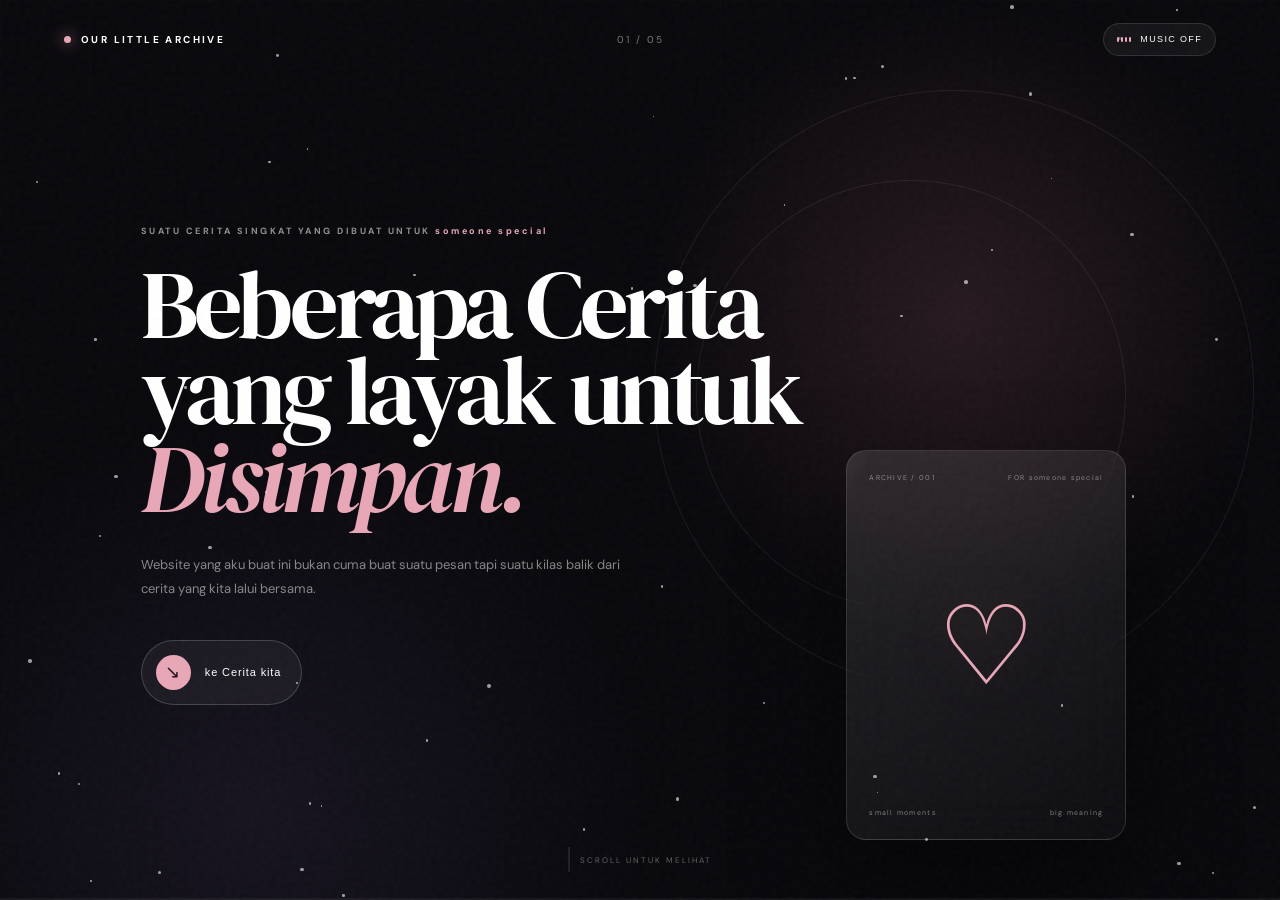
==== commit febcd5e2: "M" ====
--- a/3/index.html
+++ b/3/index.html
@@ -175,7 +175,7 @@
 
             <div class="scroll-hint">
                 <span></span>
-                SCROLL TO BEGIN
+                SCROLL UNTUK MELIHAT
             </div>
 
         </section>
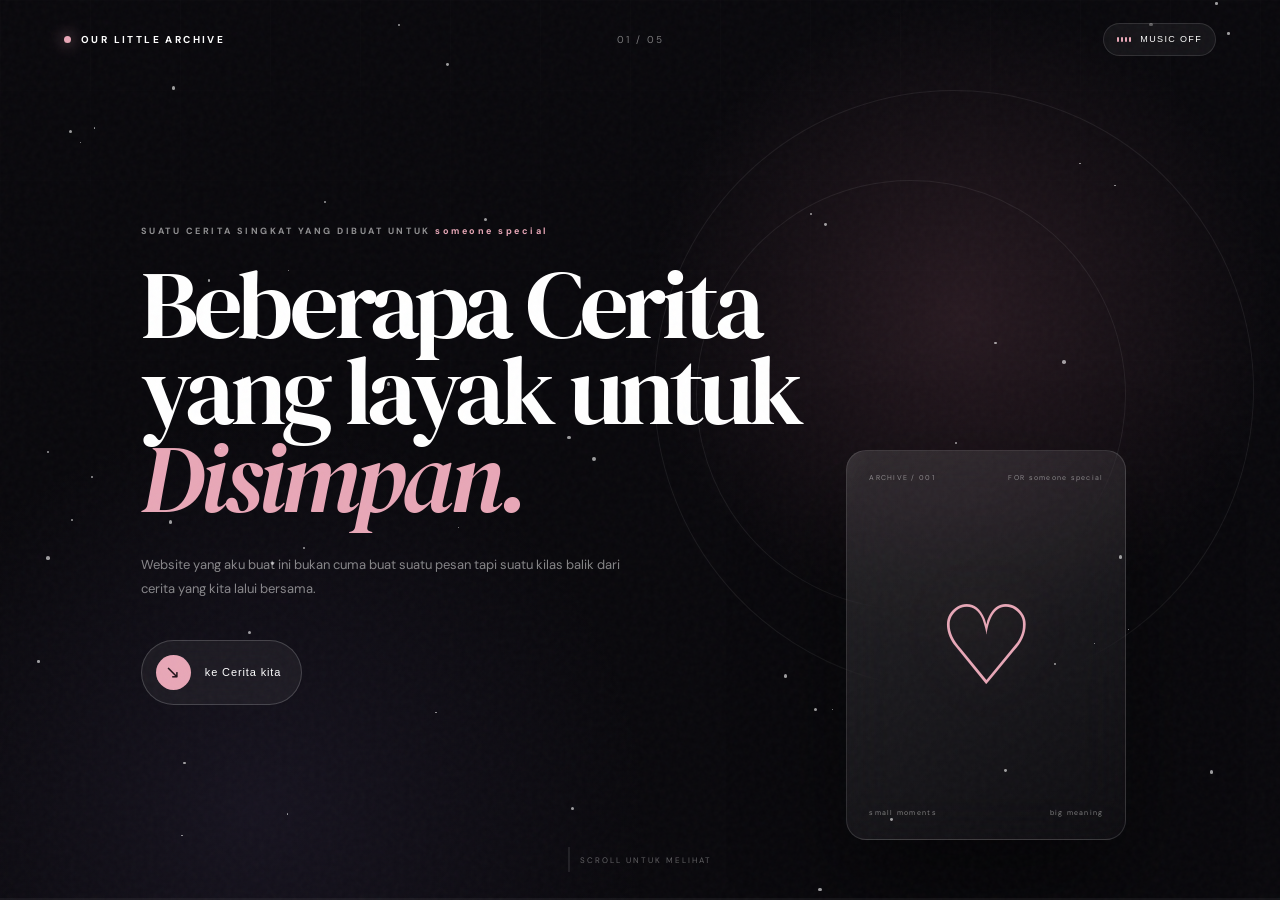
==== commit 2f25d5eb: "m" ====
--- a/3/index.html
+++ b/3/index.html
@@ -200,13 +200,13 @@
                 <div class="section-heading reveal">
 
                     <div class="eyebrow dark">
-                        CHAPTER ONE
+                        BAGIAN PERTAMA
                     </div>
 
                     <h2>
-                        A letter,
+                        Suatu Pesan,
                         <br>
-                        <em>without a deadline.</em>
+                        <em>tanpa akhir.</em>
                     </h2>
 
                     <p>
@@ -283,10 +283,10 @@
 
                     <div class="letter-signature">
 
-                        with all my heart,
+                       segenap cintaku,
 
                         <strong>
-                            your favorite person ♡
+                            Laki-laki kesayanganmu ♡
                         </strong>
 
                     </div>
@@ -300,7 +300,7 @@
                 >
 
                     <span>
-                        NEXT CHAPTER
+                        BAGIAN SELANJUTNYA
                     </span>
 
                     <small>
@@ -333,7 +333,7 @@
                 <div class="gallery-heading reveal">
 
                     <div class="eyebrow">
-                        CHAPTER TWO · THE GALLERY
+                       BAGIAN DUA · MOMENT KITA
                     </div>
 
                     <h2>
@@ -343,7 +343,7 @@
                     </h2>
 
                     <p>
-                        Foto boleh berhenti di satu frame.
+                        Fotonya boleh berhenti di satu frame. tapi
                         Ceritanya tidak.
                     </p>
 
@@ -363,7 +363,7 @@
                 >
 
                     <span>
-                        NEXT CHAPTER
+                       BAGIAN SELANJUTNYA
                     </span>
 
                     <small>
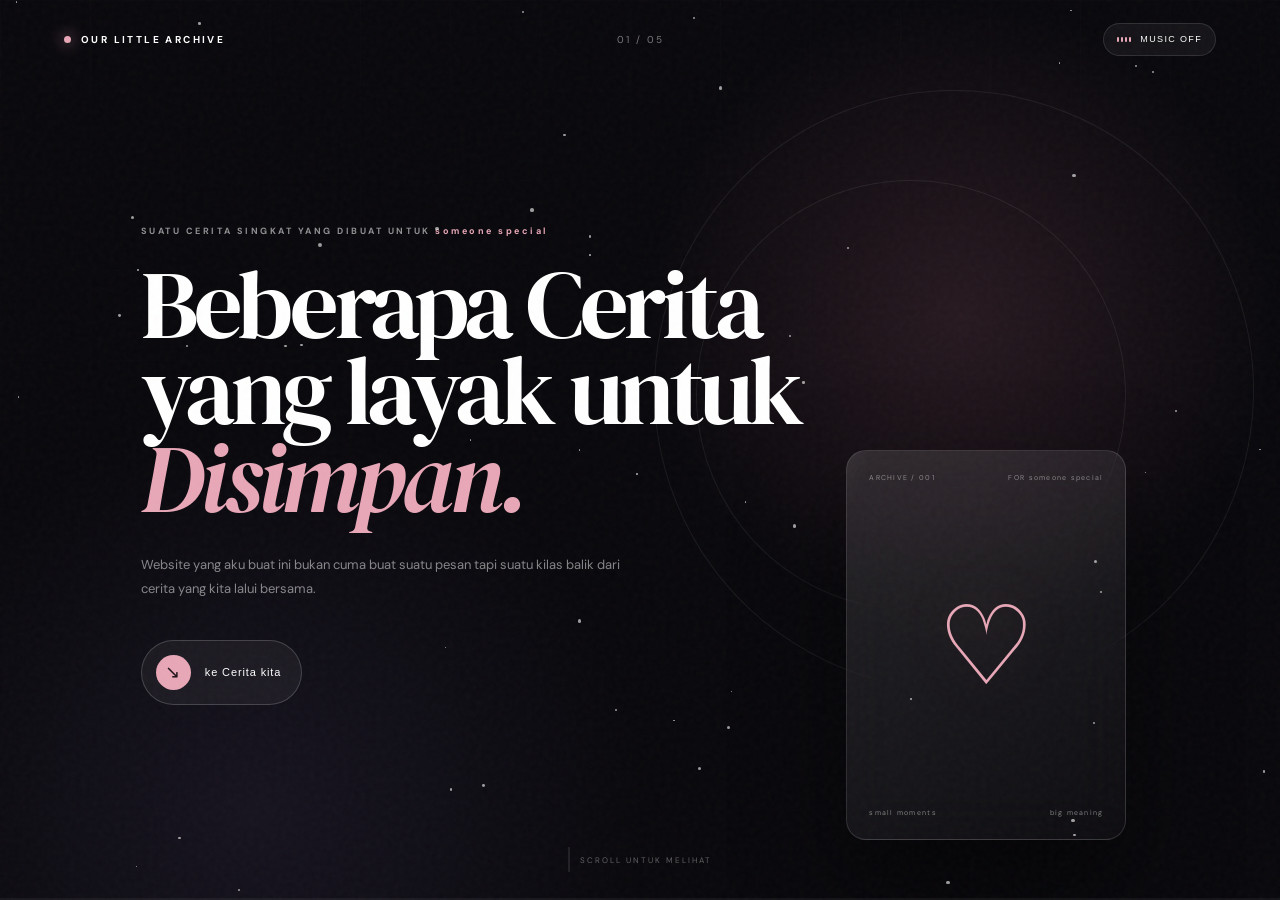
==== commit 47f7c986: "m" ====
--- a/3/index.html
+++ b/3/index.html
@@ -344,7 +344,7 @@
 
                     <p>
                         Fotonya boleh berhenti di satu frame. tapi
-                        Ceritanya tidak.
+                        Ceritanya gaboleh.
                     </p>
 
                 </div>
